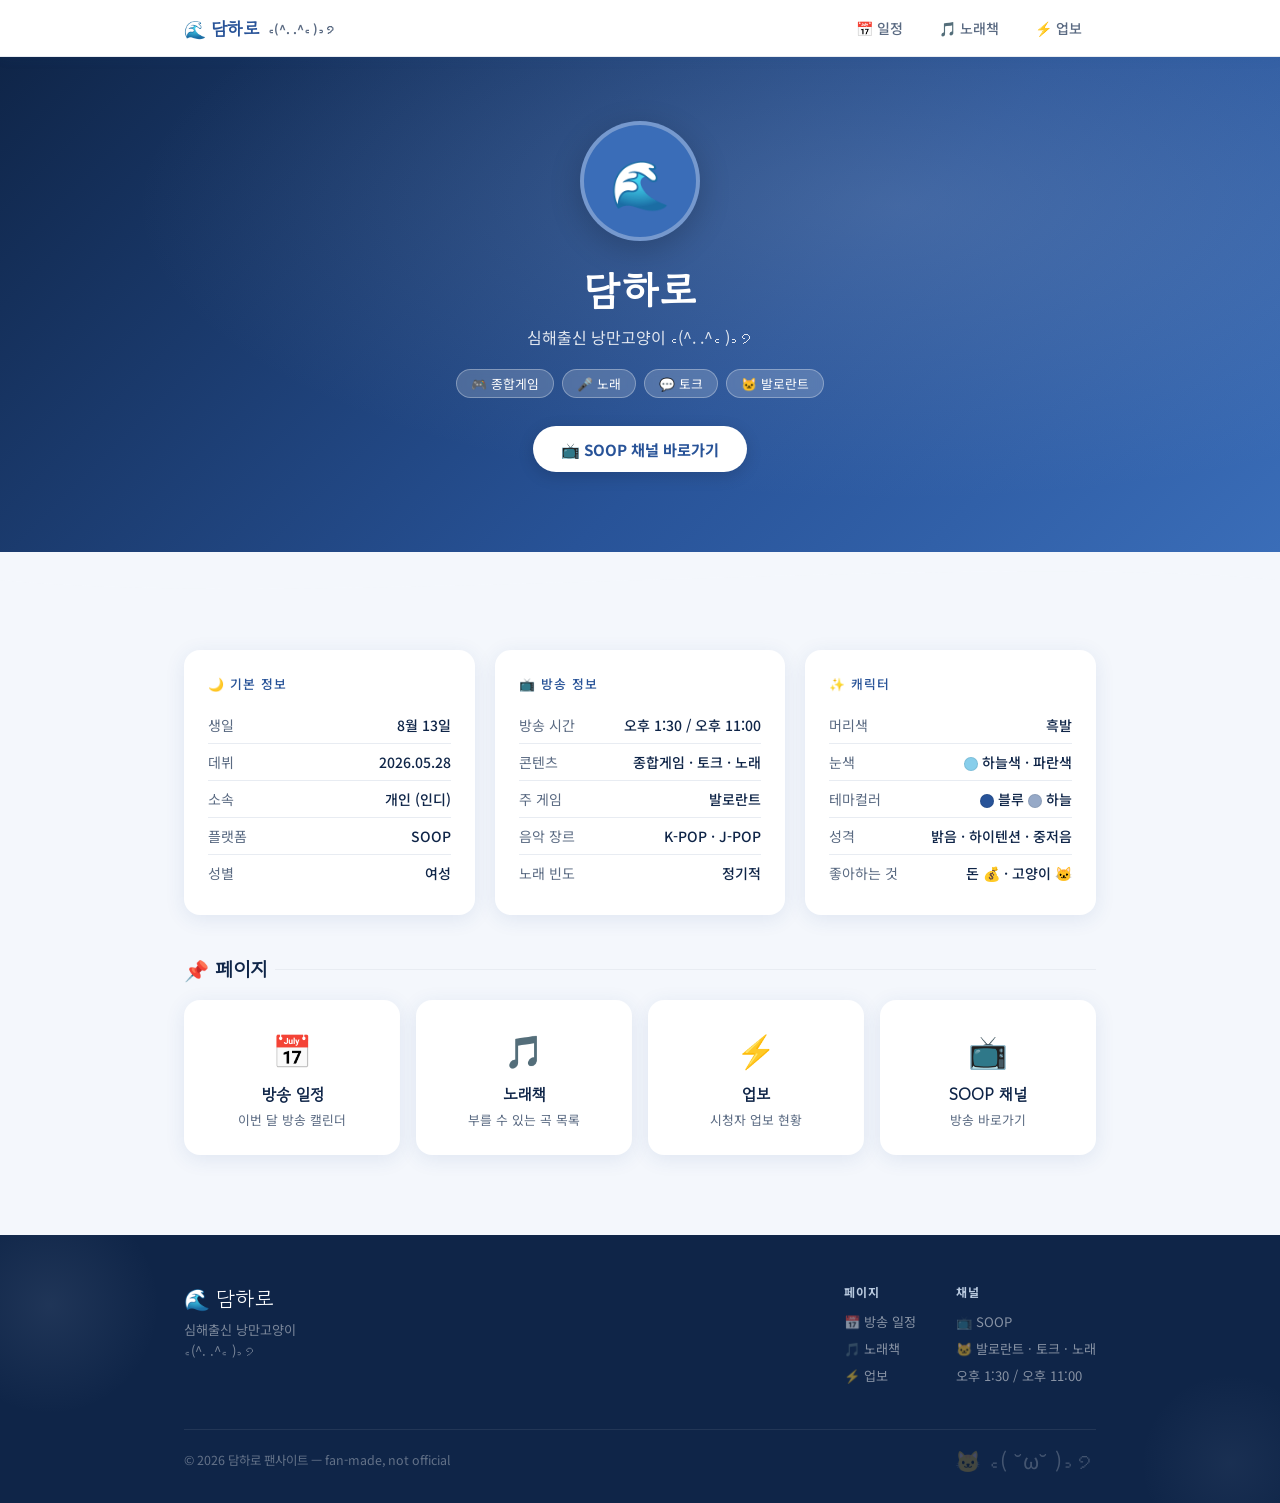
==== index.html @ bdee4ec7 "✨ 크리에이티브 푸터 추가 — 전 페이지 공통 적용" ====
<!DOCTYPE html>
<html lang="ko">
<head>
  <meta charset="UTF-8">
  <meta name="viewport" content="width=device-width, initial-scale=1.0">
  <title>담하로 — 심해출신 낭만고양이</title>
  <meta name="description" content="심해출신 낭만고양이 담하로의 버추얼 스트리머 팬사이트">
  <link rel="stylesheet" href="assets/style.css">
  <style>
    /* ── 히어로 ── */
    .hero {
      background: linear-gradient(135deg, var(--primary-deep) 0%, var(--primary) 60%, var(--primary-light) 100%);
      color: var(--white);
      padding: 64px 24px 80px;
      text-align: center;
      position: relative;
      overflow: hidden;
    }
    .hero::before {
      content: '';
      position: absolute;
      inset: 0;
      background: radial-gradient(ellipse at 70% 30%, rgba(150,169,199,.25) 0%, transparent 60%);
    }
    .hero-inner {
      max-width: 960px;
      margin: 0 auto;
      position: relative;
    }
    .hero-avatar {
      width: 120px;
      height: 120px;
      border-radius: 50%;
      background: var(--primary-light);
      border: 4px solid rgba(255,255,255,.3);
      margin: 0 auto 20px;
      display: flex;
      align-items: center;
      justify-content: center;
      font-size: 3rem;
      box-shadow: 0 8px 32px rgba(0,0,0,.2);
      overflow: hidden;
    }
    .hero-avatar img {
      width: 100%;
      height: 100%;
      object-fit: cover;
    }
    .hero-name {
      font-family: 'Gowun Dodum', sans-serif;
      font-size: 2.5rem;
      margin-bottom: 6px;
      letter-spacing: .02em;
    }
    .hero-bio {
      font-size: 1rem;
      opacity: .85;
      margin-bottom: 20px;
    }
    .hero-badges {
      display: flex;
      gap: 8px;
      justify-content: center;
      flex-wrap: wrap;
      margin-bottom: 28px;
    }
    .hero-badge {
      background: rgba(255,255,255,.18);
      border: 1px solid rgba(255,255,255,.3);
      color: var(--white);
      padding: 4px 14px;
      border-radius: 20px;
      font-size: .8rem;
      backdrop-filter: blur(4px);
    }
    .hero-cta {
      display: inline-flex;
      align-items: center;
      gap: 8px;
      background: var(--white);
      color: var(--primary);
      padding: 12px 28px;
      border-radius: 28px;
      font-weight: 700;
      font-size: .95rem;
      transition: all .2s;
      box-shadow: 0 4px 16px rgba(0,0,0,.15);
    }
    .hero-cta:hover {
      transform: translateY(-2px);
      box-shadow: 0 8px 24px rgba(0,0,0,.2);
    }

    /* ── 파도 구분선 ── */
    .wave {
      display: block;
      width: 100%;
      height: 60px;
      margin-top: -2px;
    }

    /* ── 정보 섹션 ── */
    .info-grid {
      display: grid;
      grid-template-columns: repeat(auto-fit, minmax(280px, 1fr));
      gap: 20px;
      margin-bottom: 40px;
    }
    .info-card {
      background: var(--white);
      border-radius: var(--radius);
      box-shadow: var(--shadow);
      padding: 24px;
      transition: transform .2s, box-shadow .2s;
    }
    .info-card:hover {
      transform: translateY(-2px);
      box-shadow: var(--shadow-hover);
    }
    .info-card-title {
      font-size: .8rem;
      font-weight: 500;
      color: var(--primary);
      text-transform: uppercase;
      letter-spacing: .08em;
      margin-bottom: 14px;
      display: flex;
      align-items: center;
      gap: 6px;
    }
    .info-row {
      display: flex;
      justify-content: space-between;
      align-items: flex-start;
      padding: 8px 0;
      border-bottom: 1px solid var(--gray-200);
      font-size: .875rem;
      gap: 12px;
    }
    .info-row:last-child { border-bottom: none; }
    .info-label { color: var(--text-muted); flex-shrink: 0; }
    .info-value { font-weight: 500; text-align: right; }

    /* ── 메뉴 카드 ── */
    .menu-section { margin-bottom: 40px; }
    .section-title {
      font-family: 'Gowun Dodum', sans-serif;
      font-size: 1.25rem;
      color: var(--primary-deep);
      margin-bottom: 16px;
      display: flex;
      align-items: center;
      gap: 8px;
    }
    .section-title::after {
      content: '';
      flex: 1;
      height: 1px;
      background: var(--gray-200);
    }
    .menu-grid {
      display: grid;
      grid-template-columns: repeat(auto-fit, minmax(200px, 1fr));
      gap: 16px;
    }
    .menu-card {
      background: var(--white);
      border-radius: var(--radius);
      box-shadow: var(--shadow);
      padding: 24px 20px;
      text-align: center;
      transition: all .25s;
      cursor: pointer;
      display: block;
      border: 2px solid transparent;
    }
    .menu-card:hover {
      transform: translateY(-4px);
      box-shadow: var(--shadow-hover);
      border-color: var(--primary-pale);
    }
    .menu-icon {
      font-size: 2rem;
      margin-bottom: 10px;
    }
    .menu-card h3 {
      font-size: 1rem;
      font-weight: 700;
      color: var(--primary-deep);
      margin-bottom: 4px;
    }
    .menu-card p {
      font-size: .8rem;
      color: var(--text-muted);
    }

    /* ── 푸터 ── */
    .site-footer {
      background: var(--primary-deep);
      color: rgba(255,255,255,.55);
      font-size: .8rem;
      position: relative;
      overflow: hidden;
    }
    .site-footer::before {
      content: '';
      position: absolute;
      top: -40px; left: -60px;
      width: 220px; height: 220px;
      border-radius: 50%;
      background: radial-gradient(circle, rgba(150,169,199,.12) 0%, transparent 70%);
      pointer-events: none;
    }
    .site-footer::after {
      content: '';
      position: absolute;
      bottom: -50px; right: -40px;
      width: 180px; height: 180px;
      border-radius: 50%;
      background: radial-gradient(circle, rgba(150,169,199,.08) 0%, transparent 70%);
      pointer-events: none;
    }
    .footer-inner {
      max-width: 960px;
      margin: 0 auto;
      padding: 48px 24px 32px;
      position: relative;
    }
    .footer-top {
      display: flex;
      justify-content: space-between;
      align-items: flex-start;
      gap: 32px;
      margin-bottom: 36px;
      flex-wrap: wrap;
    }
    .footer-brand .footer-name {
      font-family: 'Gowun Dodum', sans-serif;
      font-size: 1.3rem;
      color: var(--white);
      margin-bottom: 6px;
    }
    .footer-brand .footer-desc {
      font-size: .82rem;
      color: rgba(255,255,255,.45);
      line-height: 1.6;
      max-width: 220px;
    }
    .footer-links-group { display: flex; gap: 40px; flex-wrap: wrap; }
    .footer-col h4 {
      font-size: .75rem;
      font-weight: 700;
      letter-spacing: .1em;
      color: var(--accent-light);
      text-transform: uppercase;
      margin-bottom: 12px;
    }
    .footer-col a, .footer-col span {
      display: block;
      color: rgba(255,255,255,.5);
      font-size: .82rem;
      margin-bottom: 8px;
      transition: color .2s;
    }
    .footer-col a:hover { color: var(--white); }
    .footer-divider {
      border: none;
      border-top: 1px solid rgba(255,255,255,.08);
      margin-bottom: 20px;
    }
    .footer-bottom {
      display: flex;
      justify-content: space-between;
      align-items: center;
      flex-wrap: wrap;
      gap: 8px;
    }
    .footer-copy { font-size: .78rem; color: rgba(255,255,255,.35); }
    .footer-cat {
      font-size: 1.3rem;
      line-height: 1;
      opacity: .4;
      letter-spacing: .05em;
    }

    /* ── 컬러 칩 ── */
    .color-chip {
      display: inline-block;
      width: 14px;
      height: 14px;
      border-radius: 50%;
      vertical-align: middle;
      margin-right: 4px;
      border: 1.5px solid rgba(0,0,0,.08);
    }
  </style>
</head>
<body>

<!-- 네비게이션 -->
<nav class="nav">
  <div class="nav-inner">
    <div class="nav-logo">🌊 담하로 <span>꜀(^. .^꜀ )꜆੭</span></div>
    <a href="schedule/" class="nav-link">📅 <span>일정</span></a>
    <a href="songbook/" class="nav-link">🎵 <span>노래책</span></a>
    <a href="upbo/" class="nav-link">⚡ <span>업보</span></a>
  </div>
</nav>

<!-- 히어로 -->
<section class="hero">
  <div class="hero-inner fade-up">
    <div class="hero-avatar" id="heroAvatar">
      🌊
    </div>
    <h1 class="hero-name">담하로</h1>
    <p class="hero-bio">심해출신 낭만고양이 ꜀(^. .^꜀ )꜆੭</p>
    <div class="hero-badges">
      <span class="hero-badge">🎮 종합게임</span>
      <span class="hero-badge">🎤 노래</span>
      <span class="hero-badge">💬 토크</span>
      <span class="hero-badge">🐱 발로란트</span>
    </div>
    <a href="https://www.sooplive.com/station/2dohae" target="_blank" class="hero-cta">
      📺 SOOP 채널 바로가기
    </a>
  </div>
</section>

<!-- 파도 -->
<svg class="wave" viewBox="0 0 1440 60" xmlns="http://www.w3.org/2000/svg" preserveAspectRatio="none">
  <path d="M0,30 C360,60 1080,0 1440,30 L1440,60 L0,60 Z" fill="#f4f7fc"/>
</svg>

<!-- 메인 콘텐츠 -->
<main class="container">

  <!-- 정보 카드 -->
  <div class="info-grid fade-up">
    <!-- 기본 정보 -->
    <div class="info-card">
      <div class="info-card-title">🌙 기본 정보</div>
      <div class="info-row">
        <span class="info-label">생일</span>
        <span class="info-value">8월 13일</span>
      </div>
      <div class="info-row">
        <span class="info-label">데뷔</span>
        <span class="info-value">2026.05.28</span>
      </div>
      <div class="info-row">
        <span class="info-label">소속</span>
        <span class="info-value">개인 (인디)</span>
      </div>
      <div class="info-row">
        <span class="info-label">플랫폼</span>
        <span class="info-value">SOOP</span>
      </div>
      <div class="info-row">
        <span class="info-label">성별</span>
        <span class="info-value">여성</span>
      </div>
    </div>

    <!-- 방송 정보 -->
    <div class="info-card">
      <div class="info-card-title">📺 방송 정보</div>
      <div class="info-row">
        <span class="info-label">방송 시간</span>
        <span class="info-value">오후 1:30 / 오후 11:00</span>
      </div>
      <div class="info-row">
        <span class="info-label">콘텐츠</span>
        <span class="info-value">종합게임 · 토크 · 노래</span>
      </div>
      <div class="info-row">
        <span class="info-label">주 게임</span>
        <span class="info-value">발로란트</span>
      </div>
      <div class="info-row">
        <span class="info-label">음악 장르</span>
        <span class="info-value">K-POP · J-POP</span>
      </div>
      <div class="info-row">
        <span class="info-label">노래 빈도</span>
        <span class="info-value">정기적</span>
      </div>
    </div>

    <!-- 비주얼 / 성격 -->
    <div class="info-card">
      <div class="info-card-title">✨ 캐릭터</div>
      <div class="info-row">
        <span class="info-label">머리색</span>
        <span class="info-value">흑발</span>
      </div>
      <div class="info-row">
        <span class="info-label">눈색</span>
        <span class="info-value">
          <span class="color-chip" style="background:#87ceeb"></span>하늘색 · 파란색
        </span>
      </div>
      <div class="info-row">
        <span class="info-label">테마컬러</span>
        <span class="info-value">
          <span class="color-chip" style="background:#285398"></span>블루
          <span class="color-chip" style="background:#96a9c7"></span>하늘
        </span>
      </div>
      <div class="info-row">
        <span class="info-label">성격</span>
        <span class="info-value">밝음 · 하이텐션 · 중저음</span>
      </div>
      <div class="info-row">
        <span class="info-label">좋아하는 것</span>
        <span class="info-value">돈 💰 · 고양이 🐱</span>
      </div>
    </div>
  </div>

  <!-- 페이지 메뉴 -->
  <section class="menu-section fade-up">
    <h2 class="section-title">📌 페이지</h2>
    <div class="menu-grid">
      <a href="schedule/" class="menu-card">
        <div class="menu-icon">📅</div>
        <h3>방송 일정</h3>
        <p>이번 달 방송 캘린더</p>
      </a>
      <a href="songbook/" class="menu-card">
        <div class="menu-icon">🎵</div>
        <h3>노래책</h3>
        <p>부를 수 있는 곡 목록</p>
      </a>
      <a href="upbo/" class="menu-card">
        <div class="menu-icon">⚡</div>
        <h3>업보</h3>
        <p>시청자 업보 현황</p>
      </a>
      <a href="https://www.sooplive.com/station/2dohae" target="_blank" class="menu-card">
        <div class="menu-icon">📺</div>
        <h3>SOOP 채널</h3>
        <p>방송 바로가기</p>
      </a>
    </div>
  </section>

</main>

<footer class="site-footer">
  <div class="footer-inner">
    <div class="footer-top">
      <div class="footer-brand">
        <div class="footer-name">🌊 담하로</div>
        <div class="footer-desc">심해출신 낭만고양이<br>꜀(^. .^꜀ )꜆੭</div>
      </div>
      <div class="footer-links-group">
        <div class="footer-col">
          <h4>페이지</h4>
          <a href="../schedule/">📅 방송 일정</a>
          <a href="../songbook/">🎵 노래책</a>
          <a href="../upbo/">⚡ 업보</a>
        </div>
        <div class="footer-col">
          <h4>채널</h4>
          <a href="https://www.sooplive.com/station/2dohae" target="_blank">📺 SOOP</a>
          <span>🐱 발로란트 · 토크 · 노래</span>
          <span>오후 1:30 / 오후 11:00</span>
        </div>
      </div>
    </div>
    <hr class="footer-divider">
    <div class="footer-bottom">
      <span class="footer-copy">© 2026 담하로 팬사이트 — fan-made, not official</span>
      <span class="footer-cat">🐱 ꜀( ˘ω˘ )꜆੭</span>
    </div>
  </div>
</footer>

<script>
  // 페이드업 관찰자
  const observer = new IntersectionObserver(entries => {
    entries.forEach(e => { if (e.isIntersecting) e.target.classList.add('visible'); });
  }, { threshold: 0.1 });
  document.querySelectorAll('.fade-up').forEach(el => observer.observe(el));
</script>
</body>
</html>
---- assets/style.css ----
/* ─────────────────────────────────────────
   담하로 디자인 시스템
   Primary : #285398 (딥 네이비블루)
   Accent  : #96a9c7 (페일 스카이블루)
───────────────────────────────────────── */
@import url('https://fonts.googleapis.com/css2?family=Gowun+Dodum&family=Noto+Sans+KR:wght@300;400;500;700&display=swap');

:root {
  --primary:       #285398;
  --primary-light: #3a6db8;
  --primary-pale:  #dde8f7;
  --primary-dark:  #1a3a72;
  --primary-deep:  #0f2548;

  --accent:        #96a9c7;
  --accent-light:  #b8c9de;
  --accent-soft:   #eaf0f8;

  --bg:            #f4f7fc;
  --white:         #FFFFFF;
  --gray-100:      #F7F8FA;
  --gray-200:      #E8ECF2;
  --gray-400:      #B0BAC8;
  --gray-600:      #7A8499;
  --text:          #0f2548;
  --text-muted:    #5a6a82;

  --red:           #EF4444;
  --red-pale:      #FEF2F2;

  --radius:        16px;
  --radius-sm:     10px;
  --shadow:        0 4px 20px rgba(40,83,152,.10);
  --shadow-hover:  0 8px 32px rgba(40,83,152,.18);
  --glow:          0 0 0 3px rgba(150,169,199,.35);
}

*, *::before, *::after { box-sizing: border-box; margin: 0; padding: 0; }

body {
  font-family: 'Noto Sans KR', sans-serif;
  background: var(--bg);
  color: var(--text);
  min-height: 100vh;
}

h1, h2, h3, .logo {
  font-family: 'Gowun Dodum', sans-serif;
}

a { color: inherit; text-decoration: none; }

/* ── 네비게이션 ── */
.nav {
  background: var(--white);
  border-bottom: 1px solid var(--gray-200);
  position: sticky;
  top: 0;
  z-index: 100;
  box-shadow: 0 2px 12px rgba(40,83,152,.07);
}
.nav-inner {
  max-width: 960px;
  margin: 0 auto;
  padding: 0 24px;
  display: flex;
  align-items: center;
  gap: 8px;
  height: 56px;
}
.nav-logo {
  font-family: 'Gowun Dodum', sans-serif;
  font-size: 1.1rem;
  font-weight: 700;
  color: var(--primary);
  margin-right: auto;
  display: flex;
  align-items: center;
  gap: 8px;
}
.nav-logo span { font-size: .75rem; color: var(--text-muted); font-family: 'Noto Sans KR', sans-serif; }
.nav-link {
  padding: 6px 14px;
  border-radius: 20px;
  font-size: .875rem;
  font-weight: 500;
  color: var(--text-muted);
  transition: all .2s;
}
.nav-link:hover, .nav-link.active {
  background: var(--primary-pale);
  color: var(--primary);
}

/* ── 공통 컨테이너 ── */
.container {
  max-width: 960px;
  margin: 0 auto;
  padding: 40px 24px;
}

/* ── 페이지 헤더 ── */
.page-header {
  margin-bottom: 32px;
}
.page-header h1 {
  font-size: 1.75rem;
  color: var(--primary-deep);
  margin-bottom: 6px;
}
.page-header p {
  color: var(--text-muted);
  font-size: .9rem;
}

/* ── 카드 ── */
.card {
  background: var(--white);
  border-radius: var(--radius);
  box-shadow: var(--shadow);
  padding: 24px;
  transition: transform .2s, box-shadow .2s;
}
.card:hover {
  transform: translateY(-2px);
  box-shadow: var(--shadow-hover);
}

/* ── 뱃지 ── */
.badge {
  display: inline-block;
  padding: 3px 10px;
  border-radius: 20px;
  font-size: .75rem;
  font-weight: 500;
}
.badge-primary { background: var(--primary-pale); color: var(--primary); }
.badge-accent  { background: var(--accent-soft);  color: var(--primary-dark); }
.badge-red     { background: var(--red-pale);      color: var(--red); }

/* ── 버튼 ── */
.btn {
  display: inline-flex;
  align-items: center;
  gap: 6px;
  padding: 8px 20px;
  border-radius: 24px;
  font-size: .875rem;
  font-weight: 500;
  border: none;
  cursor: pointer;
  transition: all .2s;
  font-family: 'Noto Sans KR', sans-serif;
}
.btn-primary {
  background: var(--primary);
  color: var(--white);
}
.btn-primary:hover { background: var(--primary-dark); transform: translateY(-1px); }
.btn-ghost {
  background: transparent;
  color: var(--primary);
  border: 1.5px solid var(--primary-pale);
}
.btn-ghost:hover { background: var(--primary-pale); }

/* ── 스크롤 페이드업 애니메이션 ── */
.fade-up {
  opacity: 0;
  transform: translateY(20px);
  transition: opacity .5s ease, transform .5s ease;
}
.fade-up.visible {
  opacity: 1;
  transform: translateY(0);
}

/* ── 반응형 ── */
@media (max-width: 768px) {
  .nav-inner { padding: 0 16px; }
  .container { padding: 24px 16px; }
  .nav-link span { display: none; }
}

/* ── 크리에이티브 푸터 ── */
.site-footer {
  background: var(--primary-deep);
  color: rgba(255,255,255,.55);
  font-size: .8rem;
  position: relative;
  overflow: hidden;
}
.site-footer::before {
  content: '';
  position: absolute;
  top: -40px; left: -60px;
  width: 220px; height: 220px;
  border-radius: 50%;
  background: radial-gradient(circle, rgba(150,169,199,.12) 0%, transparent 70%);
  pointer-events: none;
}
.site-footer::after {
  content: '';
  position: absolute;
  bottom: -50px; right: -40px;
  width: 180px; height: 180px;
  border-radius: 50%;
  background: radial-gradient(circle, rgba(150,169,199,.08) 0%, transparent 70%);
  pointer-events: none;
}
.footer-inner {
  max-width: 960px;
  margin: 0 auto;
  padding: 48px 24px 32px;
  position: relative;
}
.footer-top {
  display: flex;
  justify-content: space-between;
  align-items: flex-start;
  gap: 32px;
  margin-bottom: 36px;
  flex-wrap: wrap;
}
.footer-brand .footer-name {
  font-family: 'Gowun Dodum', sans-serif;
  font-size: 1.3rem;
  color: #fff;
  margin-bottom: 6px;
}
.footer-brand .footer-desc {
  font-size: .82rem;
  color: rgba(255,255,255,.45);
  line-height: 1.6;
  max-width: 220px;
}
.footer-links-group { display: flex; gap: 40px; flex-wrap: wrap; }
.footer-col h4 {
  font-size: .75rem;
  font-weight: 700;
  letter-spacing: .1em;
  color: var(--accent-light);
  text-transform: uppercase;
  margin-bottom: 12px;
}
.footer-col a, .footer-col span {
  display: block;
  color: rgba(255,255,255,.5);
  font-size: .82rem;
  margin-bottom: 8px;
  transition: color .2s;
  text-decoration: none;
}
.footer-col a:hover { color: #fff; }
.footer-divider {
  border: none;
  border-top: 1px solid rgba(255,255,255,.08);
  margin-bottom: 20px;
}
.footer-bottom {
  display: flex;
  justify-content: space-between;
  align-items: center;
  flex-wrap: wrap;
  gap: 8px;
}
.footer-copy { font-size: .78rem; color: rgba(255,255,255,.35); }
.footer-cat { font-size: 1.3rem; line-height: 1; opacity: .4; letter-spacing: .05em; }
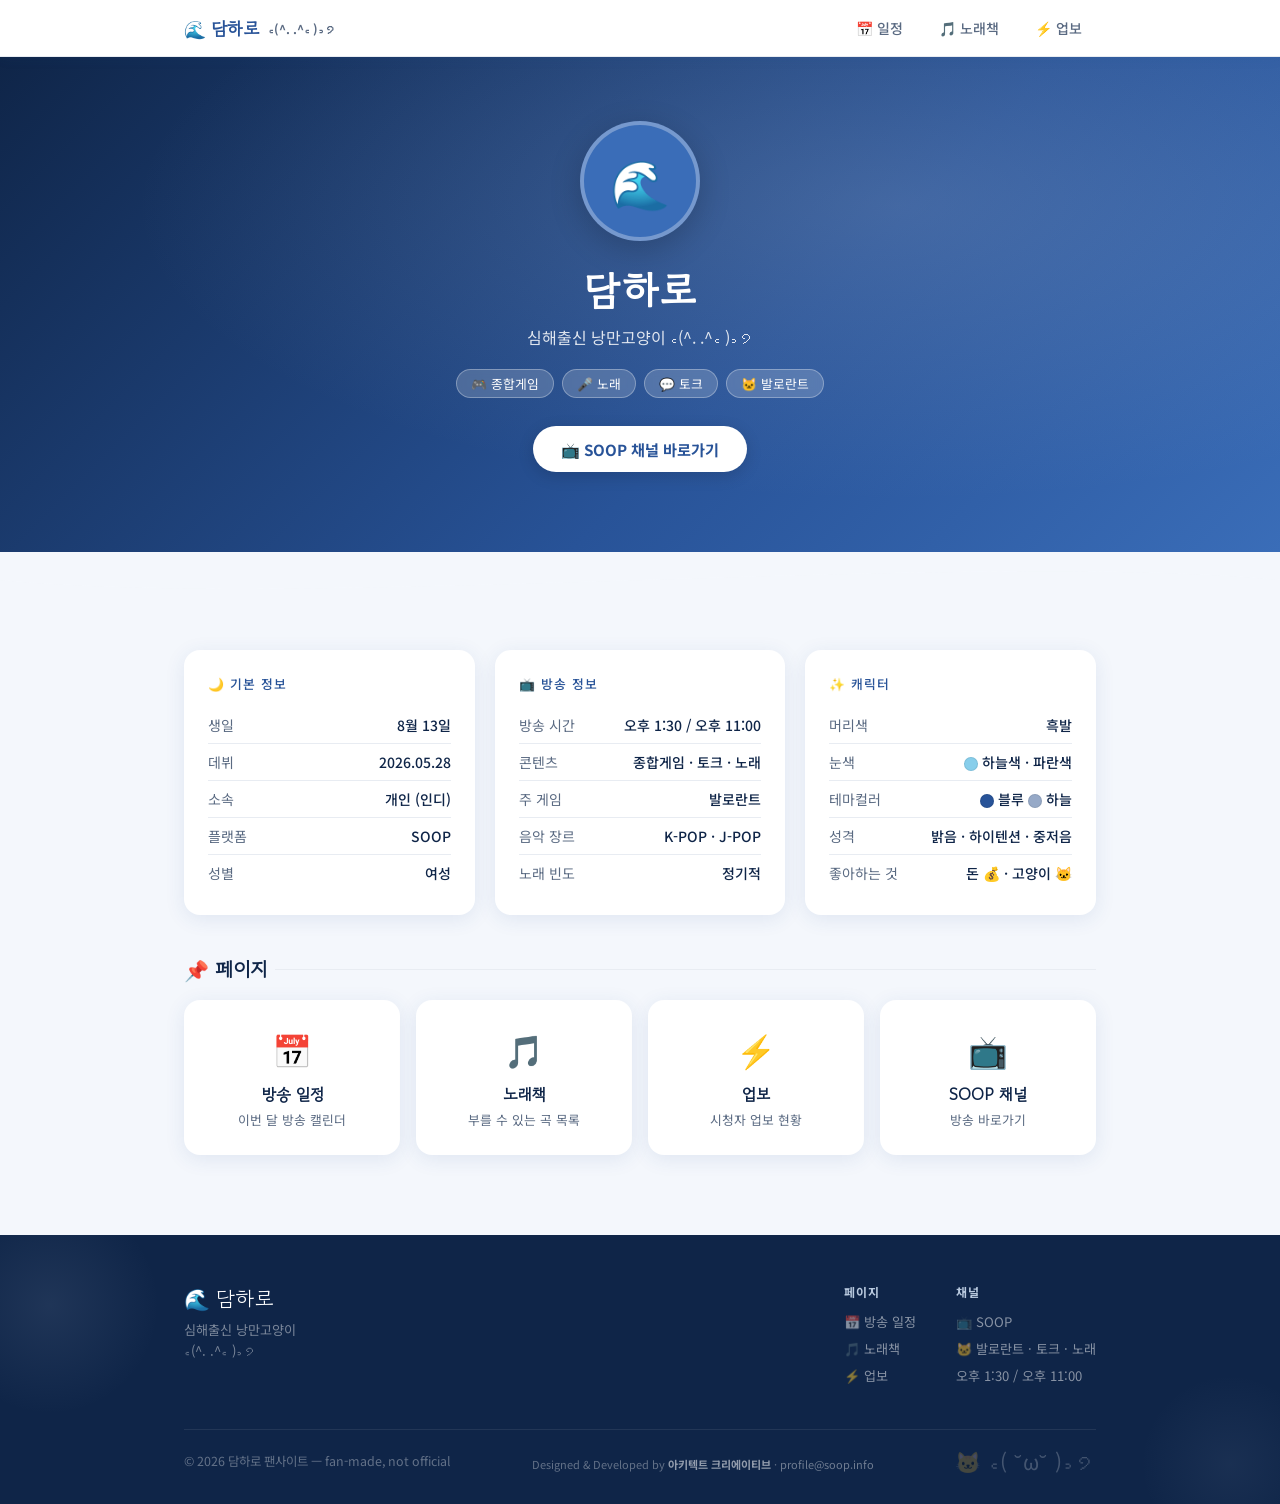
==== commit 44f01384: "🔗 푸터 하단 제작자 크리에이티브 + 연락처 추가" ====
--- a/index.html
+++ b/index.html
@@ -472,6 +472,7 @@
     <hr class="footer-divider">
     <div class="footer-bottom">
       <span class="footer-copy">© 2026 담하로 팬사이트 — fan-made, not official</span>
+  <p style="margin-top:6px;font-size:11px;color:rgba(255,255,255,.35);">Designed &amp; Developed by <strong style="color:rgba(255,255,255,.55);">아키텍트 크리에이티브</strong> · <a href="mailto:profile@soop.info" style="color:rgba(255,255,255,.4);text-decoration:none;">profile@soop.info</a></p>
       <span class="footer-cat">🐱 ꜀( ˘ω˘ )꜆੭</span>
     </div>
   </div>
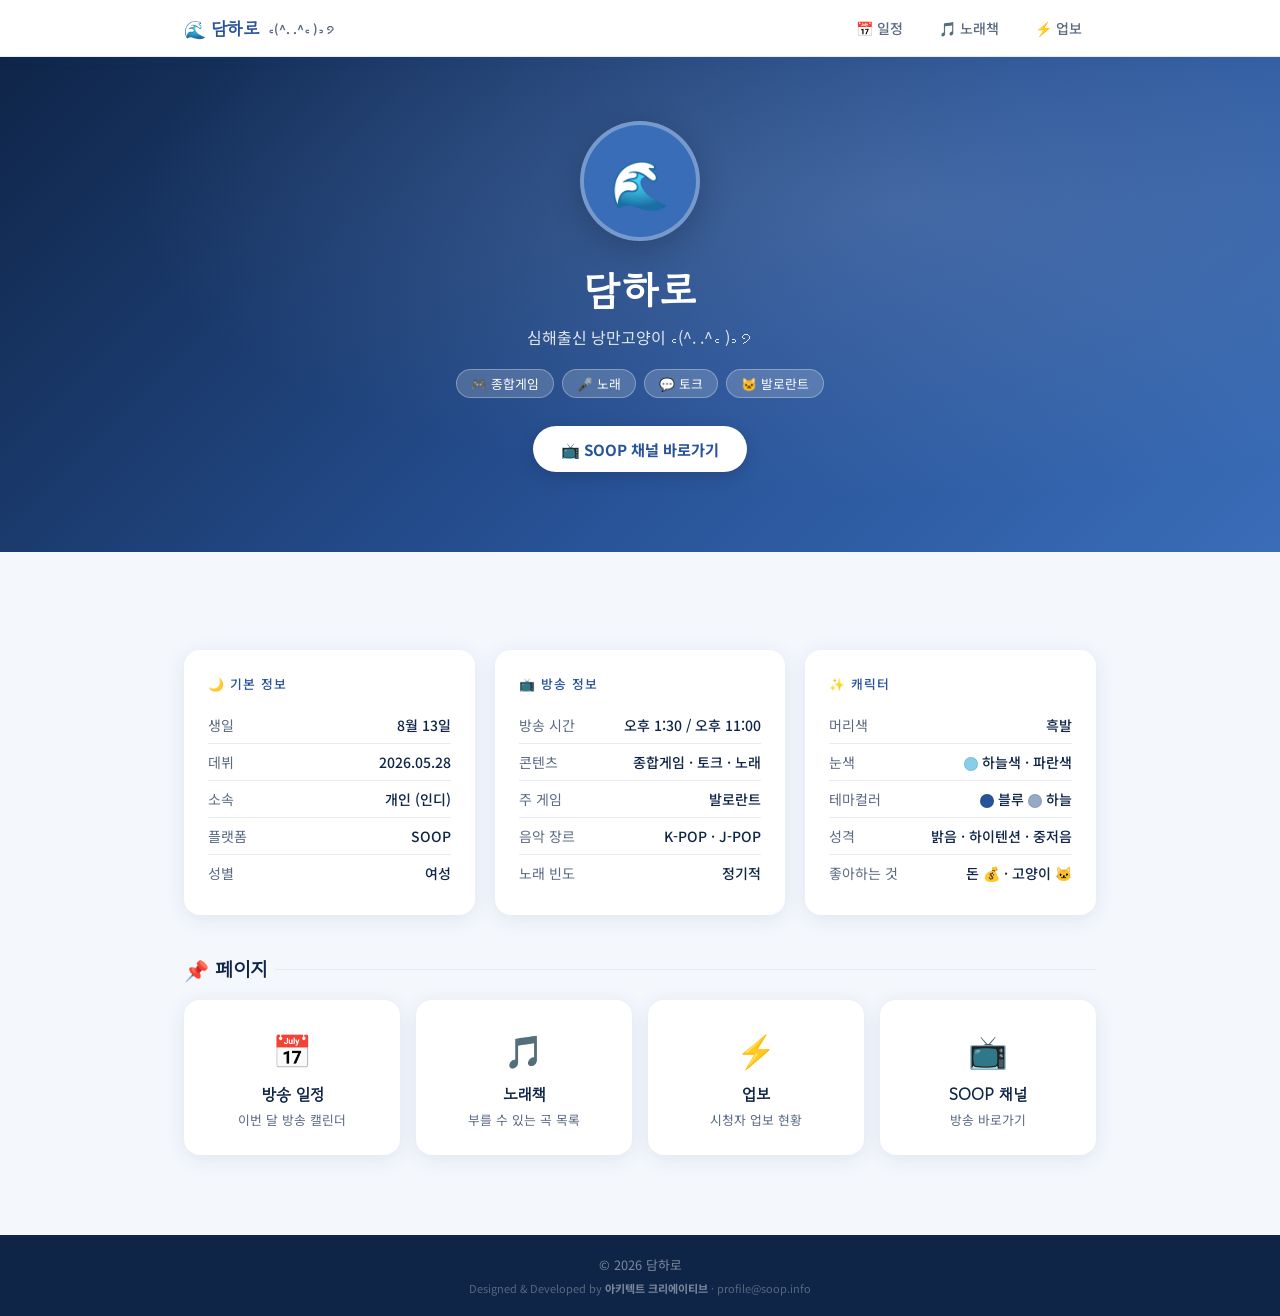
==== commit f0ed36e6: "🔧 푸터 심플하게 롤백 — © 2026 담하로 + 크리에이티브" ====
--- a/index.html
+++ b/index.html
@@ -194,94 +194,7 @@
       color: var(--text-muted);
     }
 
-    /* ── 푸터 ── */
-    .site-footer {
-      background: var(--primary-deep);
-      color: rgba(255,255,255,.55);
-      font-size: .8rem;
-      position: relative;
-      overflow: hidden;
-    }
-    .site-footer::before {
-      content: '';
-      position: absolute;
-      top: -40px; left: -60px;
-      width: 220px; height: 220px;
-      border-radius: 50%;
-      background: radial-gradient(circle, rgba(150,169,199,.12) 0%, transparent 70%);
-      pointer-events: none;
-    }
-    .site-footer::after {
-      content: '';
-      position: absolute;
-      bottom: -50px; right: -40px;
-      width: 180px; height: 180px;
-      border-radius: 50%;
-      background: radial-gradient(circle, rgba(150,169,199,.08) 0%, transparent 70%);
-      pointer-events: none;
-    }
-    .footer-inner {
-      max-width: 960px;
-      margin: 0 auto;
-      padding: 48px 24px 32px;
-      position: relative;
-    }
-    .footer-top {
-      display: flex;
-      justify-content: space-between;
-      align-items: flex-start;
-      gap: 32px;
-      margin-bottom: 36px;
-      flex-wrap: wrap;
-    }
-    .footer-brand .footer-name {
-      font-family: 'Gowun Dodum', sans-serif;
-      font-size: 1.3rem;
-      color: var(--white);
-      margin-bottom: 6px;
-    }
-    .footer-brand .footer-desc {
-      font-size: .82rem;
-      color: rgba(255,255,255,.45);
-      line-height: 1.6;
-      max-width: 220px;
-    }
-    .footer-links-group { display: flex; gap: 40px; flex-wrap: wrap; }
-    .footer-col h4 {
-      font-size: .75rem;
-      font-weight: 700;
-      letter-spacing: .1em;
-      color: var(--accent-light);
-      text-transform: uppercase;
-      margin-bottom: 12px;
-    }
-    .footer-col a, .footer-col span {
-      display: block;
-      color: rgba(255,255,255,.5);
-      font-size: .82rem;
-      margin-bottom: 8px;
-      transition: color .2s;
-    }
-    .footer-col a:hover { color: var(--white); }
-    .footer-divider {
-      border: none;
-      border-top: 1px solid rgba(255,255,255,.08);
-      margin-bottom: 20px;
-    }
-    .footer-bottom {
-      display: flex;
-      justify-content: space-between;
-      align-items: center;
-      flex-wrap: wrap;
-      gap: 8px;
-    }
-    .footer-copy { font-size: .78rem; color: rgba(255,255,255,.35); }
-    .footer-cat {
-      font-size: 1.3rem;
-      line-height: 1;
-      opacity: .4;
-      letter-spacing: .05em;
-    }
+    
 
     /* ── 컬러 칩 ── */
     .color-chip {
@@ -447,35 +360,9 @@
 
 </main>
 
-<footer class="site-footer">
-  <div class="footer-inner">
-    <div class="footer-top">
-      <div class="footer-brand">
-        <div class="footer-name">🌊 담하로</div>
-        <div class="footer-desc">심해출신 낭만고양이<br>꜀(^. .^꜀ )꜆੭</div>
-      </div>
-      <div class="footer-links-group">
-        <div class="footer-col">
-          <h4>페이지</h4>
-          <a href="../schedule/">📅 방송 일정</a>
-          <a href="../songbook/">🎵 노래책</a>
-          <a href="../upbo/">⚡ 업보</a>
-        </div>
-        <div class="footer-col">
-          <h4>채널</h4>
-          <a href="https://www.sooplive.com/station/2dohae" target="_blank">📺 SOOP</a>
-          <span>🐱 발로란트 · 토크 · 노래</span>
-          <span>오후 1:30 / 오후 11:00</span>
-        </div>
-      </div>
-    </div>
-    <hr class="footer-divider">
-    <div class="footer-bottom">
-      <span class="footer-copy">© 2026 담하로 팬사이트 — fan-made, not official</span>
-  <p style="margin-top:6px;font-size:11px;color:rgba(255,255,255,.35);">Designed &amp; Developed by <strong style="color:rgba(255,255,255,.55);">아키텍트 크리에이티브</strong> · <a href="mailto:profile@soop.info" style="color:rgba(255,255,255,.4);text-decoration:none;">profile@soop.info</a></p>
-      <span class="footer-cat">🐱 ꜀( ˘ω˘ )꜆੭</span>
-    </div>
-  </div>
+<footer style="background:var(--primary-deep);color:rgba(255,255,255,.45);text-align:center;padding:20px 24px;font-size:.8rem;">
+  <p>© 2026 담하로</p>
+  <p style="margin-top:6px;font-size:11px;color:rgba(255,255,255,.3);">Designed &amp; Developed by <strong style="color:rgba(255,255,255,.45);">아키텍트 크리에이티브</strong> · <a href="mailto:profile@soop.info" style="color:rgba(255,255,255,.3);text-decoration:none;">profile@soop.info</a></p>
 </footer>
 
 <script>
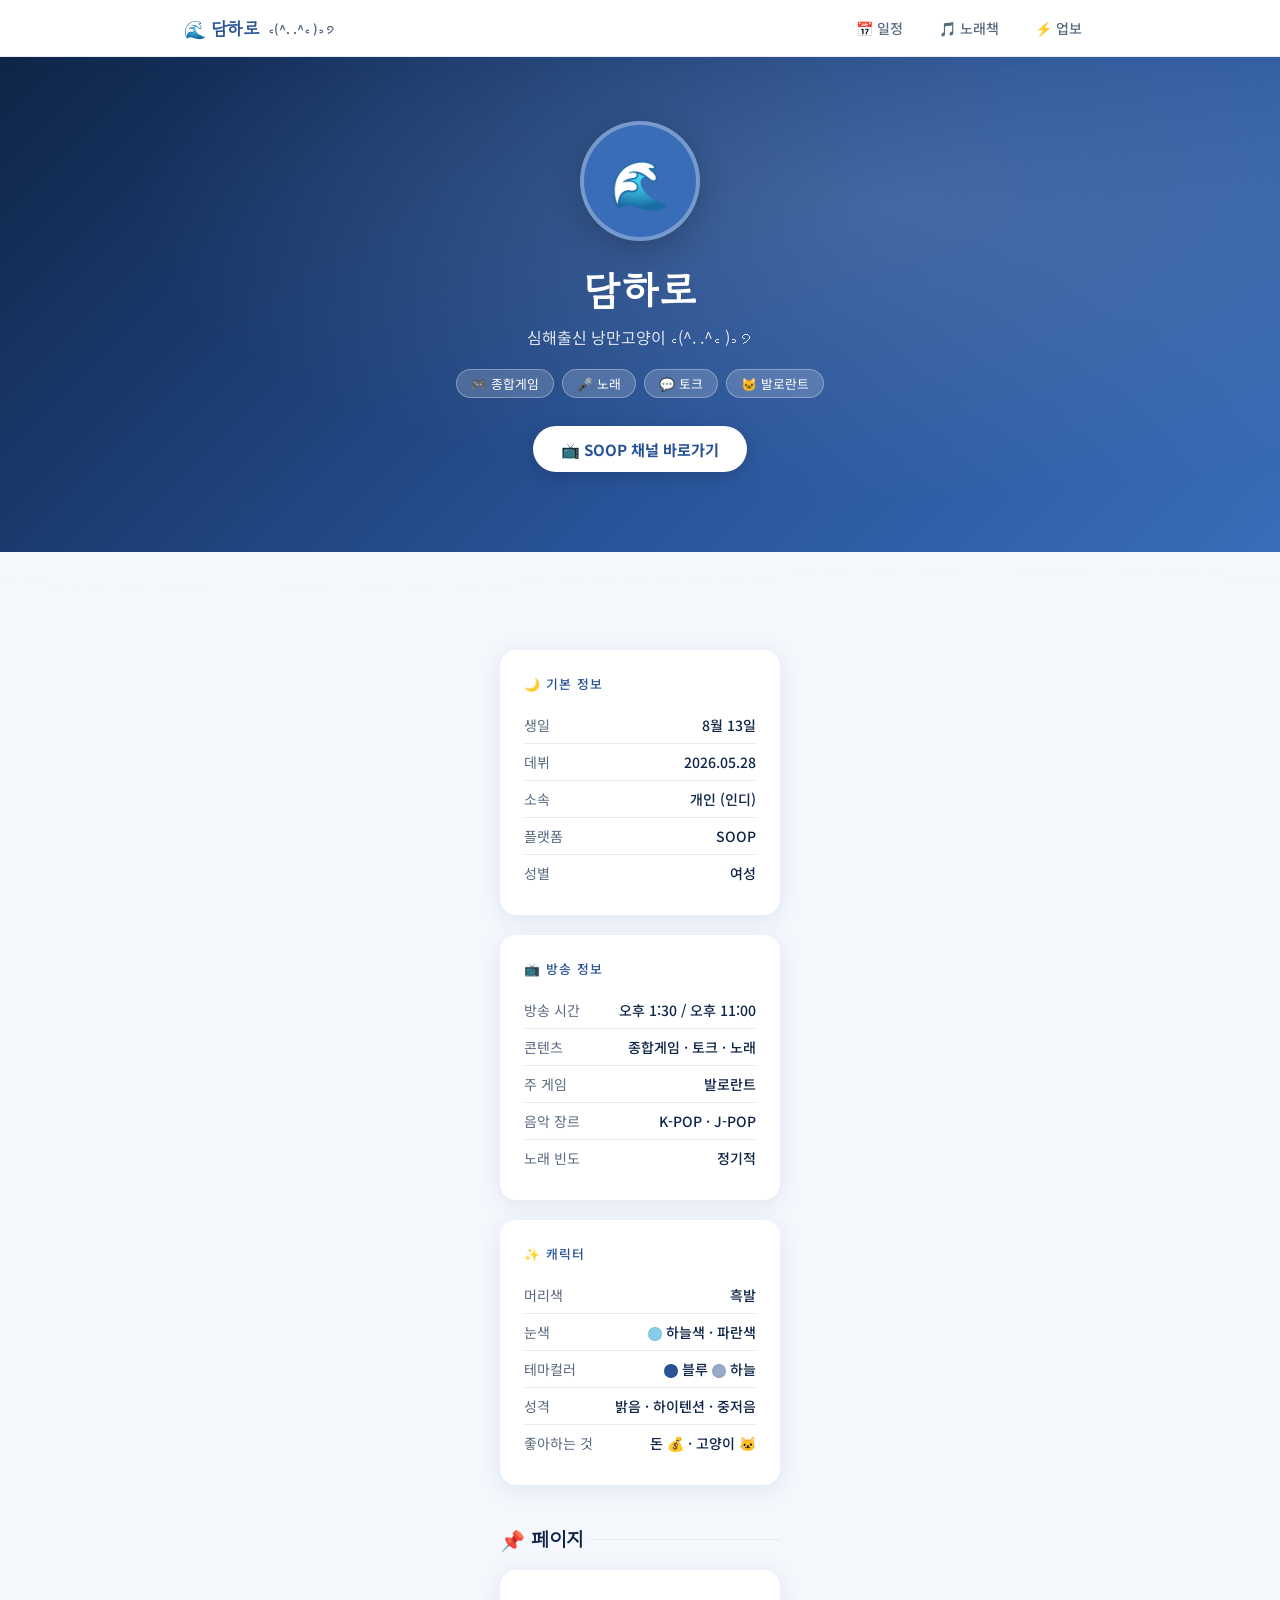
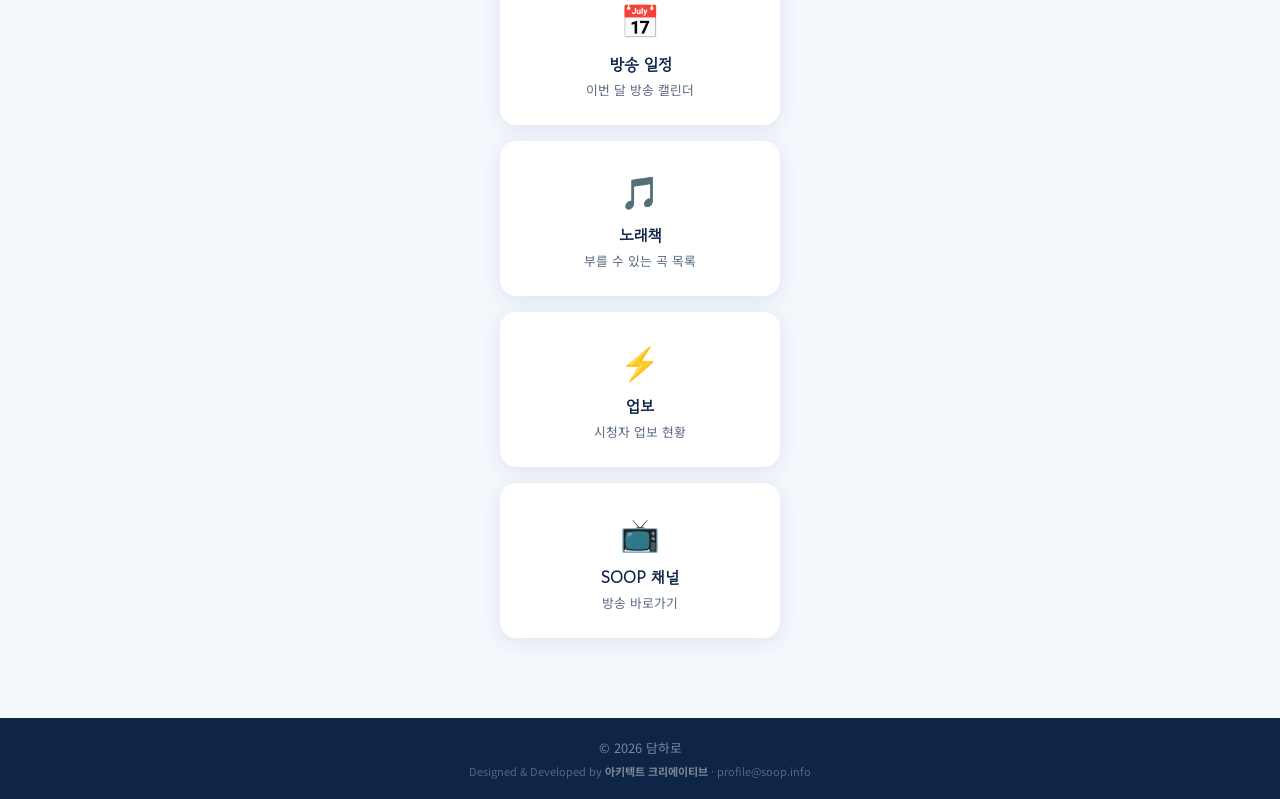
==== commit 38b7db9e: "🔧 푸터 화면 하단 고정 — body flex + main flex:1" ====
--- a/index.html
+++ b/index.html
@@ -246,7 +246,7 @@
 </svg>
 
 <!-- 메인 콘텐츠 -->
-<main class="container">
+<main class="container" style="flex:1">
 
   <!-- 정보 카드 -->
   <div class="info-grid fade-up">
--- a/assets/style.css
+++ b/assets/style.css
@@ -42,7 +42,11 @@
   background: var(--bg);
   color: var(--text);
   min-height: 100vh;
-}
+  display: flex;
+  flex-direction: column;
+}
+
+.container { flex: 1; }
 
 h1, h2, h3, .logo {
   font-family: 'Gowun Dodum', sans-serif;
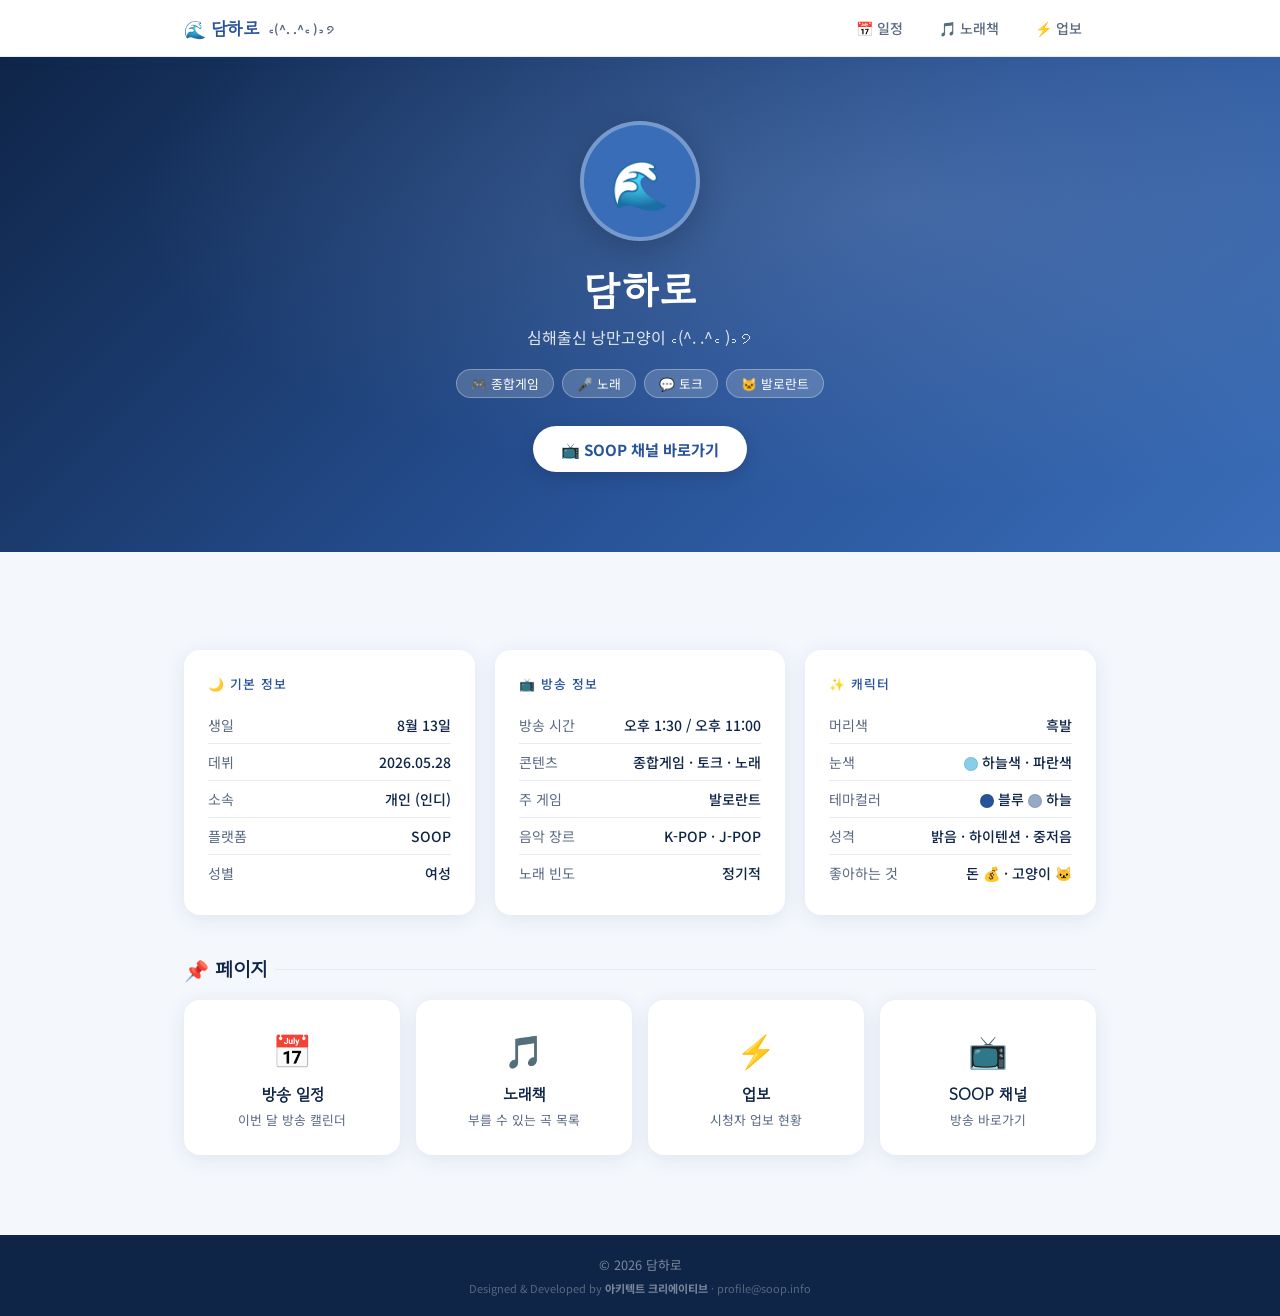
==== commit 2051c609: "🔧 푸터 하단 고정 수정 — index 레이아웃 원복, 나머지만 flex" ====
--- a/index.html
+++ b/index.html
@@ -246,7 +246,7 @@
 </svg>
 
 <!-- 메인 콘텐츠 -->
-<main class="container" style="flex:1">
+<main class="container">
 
   <!-- 정보 카드 -->
   <div class="info-grid fade-up">
--- a/assets/style.css
+++ b/assets/style.css
@@ -42,11 +42,9 @@
   background: var(--bg);
   color: var(--text);
   min-height: 100vh;
-  display: flex;
-  flex-direction: column;
-}
-
-.container { flex: 1; }
+}
+
+
 
 h1, h2, h3, .logo {
   font-family: 'Gowun Dodum', sans-serif;
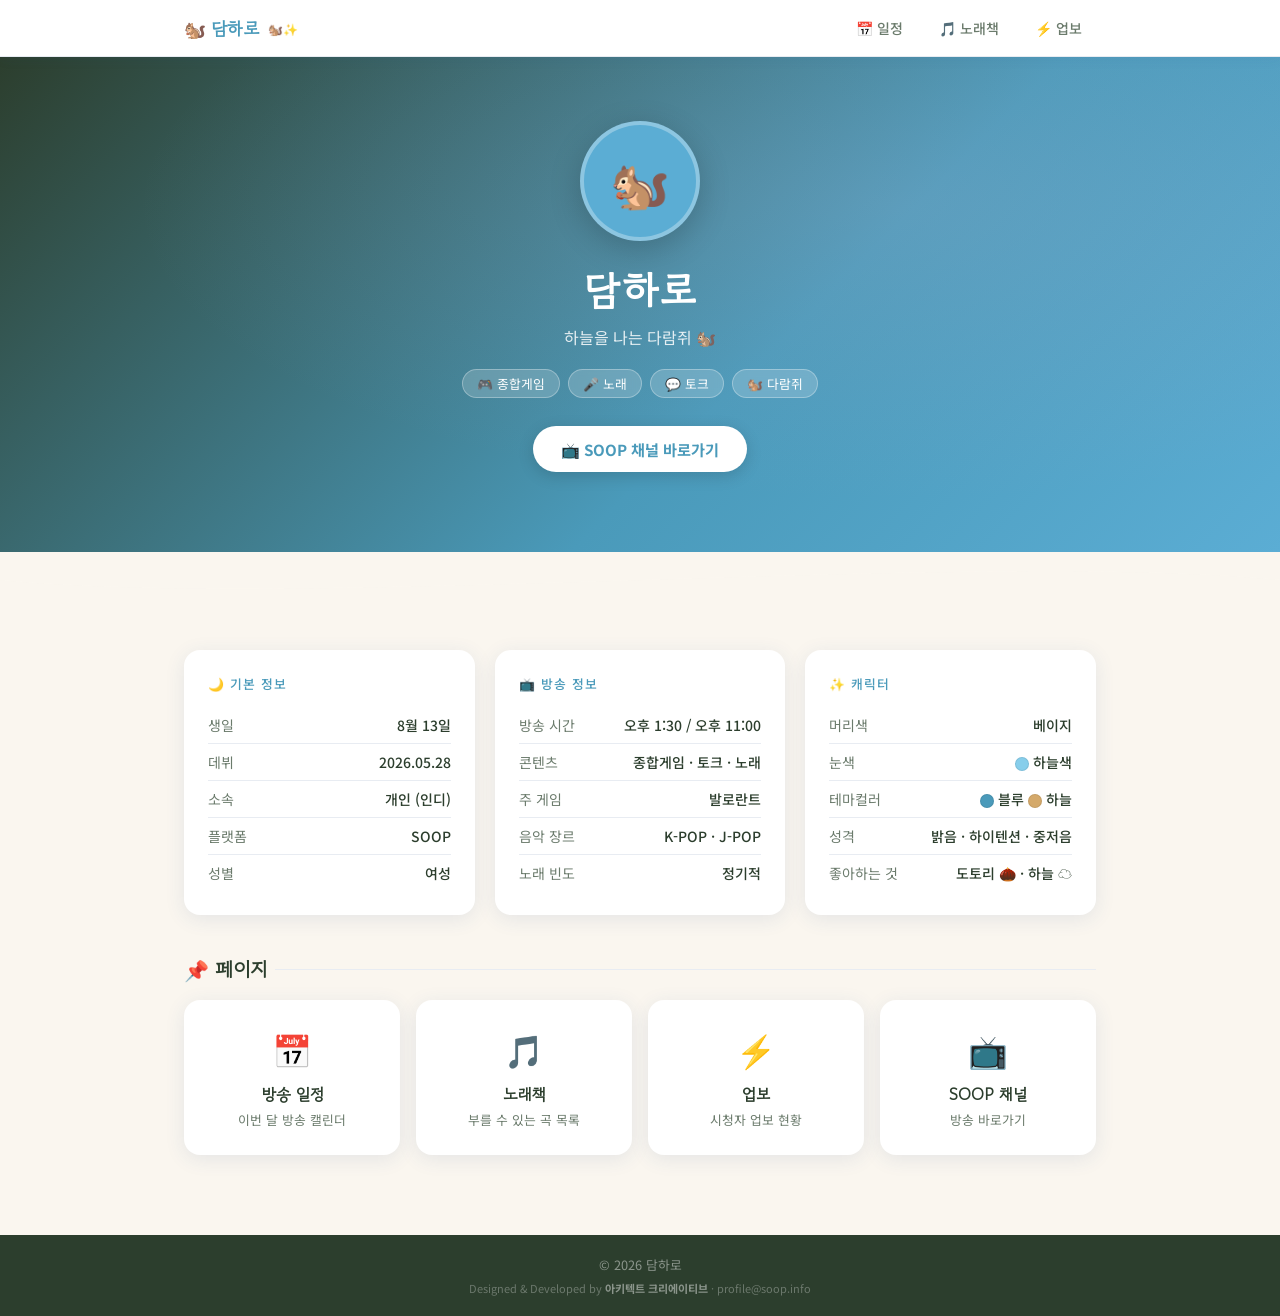
==== commit aa267d5a: "🐿️ 컨셉 변경 — 하늘 다람쥐 / 베이지+하늘 컬러 / 파비콘 교체" ====
--- a/index.html
+++ b/index.html
@@ -2,8 +2,9 @@
 <html lang="ko">
 <head>
   <meta charset="UTF-8">
+  <link rel="icon" href="assets/favicon.svg" type="image/svg+xml">
   <meta name="viewport" content="width=device-width, initial-scale=1.0">
-  <title>담하로 — 심해출신 낭만고양이</title>
+  <title>담하로</title>
   <meta name="description" content="심해출신 낭만고양이 담하로의 버추얼 스트리머 팬사이트">
   <link rel="stylesheet" href="assets/style.css">
   <style>
@@ -206,14 +207,13 @@
       margin-right: 4px;
       border: 1.5px solid rgba(0,0,0,.08);
     }
-  </style>
-</head>
+  </style></head>
 <body>
 
 <!-- 네비게이션 -->
 <nav class="nav">
   <div class="nav-inner">
-    <div class="nav-logo">🌊 담하로 <span>꜀(^. .^꜀ )꜆੭</span></div>
+    <div class="nav-logo">🐿️ 담하로 <span>🐿️✨</span></div>
     <a href="schedule/" class="nav-link">📅 <span>일정</span></a>
     <a href="songbook/" class="nav-link">🎵 <span>노래책</span></a>
     <a href="upbo/" class="nav-link">⚡ <span>업보</span></a>
@@ -224,15 +224,15 @@
 <section class="hero">
   <div class="hero-inner fade-up">
     <div class="hero-avatar" id="heroAvatar">
-      🌊
+      🐿️
     </div>
     <h1 class="hero-name">담하로</h1>
-    <p class="hero-bio">심해출신 낭만고양이 ꜀(^. .^꜀ )꜆੭</p>
+    <p class="hero-bio">하늘을 나는 다람쥐 🐿️</p>
     <div class="hero-badges">
       <span class="hero-badge">🎮 종합게임</span>
       <span class="hero-badge">🎤 노래</span>
       <span class="hero-badge">💬 토크</span>
-      <span class="hero-badge">🐱 발로란트</span>
+      <span class="hero-badge">🐿️ 다람쥐</span>
     </div>
     <a href="https://www.sooplive.com/station/2dohae" target="_blank" class="hero-cta">
       📺 SOOP 채널 바로가기
@@ -242,7 +242,7 @@
 
 <!-- 파도 -->
 <svg class="wave" viewBox="0 0 1440 60" xmlns="http://www.w3.org/2000/svg" preserveAspectRatio="none">
-  <path d="M0,30 C360,60 1080,0 1440,30 L1440,60 L0,60 Z" fill="#f4f7fc"/>
+  <path d="M0,30 C360,60 1080,0 1440,30 L1440,60 L0,60 Z" fill="#faf6ef"/>
 </svg>
 
 <!-- 메인 콘텐츠 -->
@@ -305,19 +305,19 @@
       <div class="info-card-title">✨ 캐릭터</div>
       <div class="info-row">
         <span class="info-label">머리색</span>
-        <span class="info-value">흑발</span>
+        <span class="info-value">베이지</span>
       </div>
       <div class="info-row">
         <span class="info-label">눈색</span>
         <span class="info-value">
-          <span class="color-chip" style="background:#87ceeb"></span>하늘색 · 파란색
+          <span class="color-chip" style="background:#87ceeb"></span>하늘색
         </span>
       </div>
       <div class="info-row">
         <span class="info-label">테마컬러</span>
         <span class="info-value">
-          <span class="color-chip" style="background:#285398"></span>블루
-          <span class="color-chip" style="background:#96a9c7"></span>하늘
+          <span class="color-chip" style="background:#4a9aba"></span>블루
+          <span class="color-chip" style="background:#d4a96a"></span>하늘
         </span>
       </div>
       <div class="info-row">
@@ -326,7 +326,7 @@
       </div>
       <div class="info-row">
         <span class="info-label">좋아하는 것</span>
-        <span class="info-value">돈 💰 · 고양이 🐱</span>
+        <span class="info-value">도토리 🌰 · 하늘 ☁️</span>
       </div>
     </div>
   </div>
--- a/assets/style.css
+++ b/assets/style.css
@@ -1,29 +1,29 @@
 /* ─────────────────────────────────────────
    담하로 디자인 시스템
-   Primary : #285398 (딥 네이비블루)
-   Accent  : #96a9c7 (페일 스카이블루)
+   Primary : #4a9aba (딥 네이비블루)
+   Accent  : #d4a96a (페일 스카이블루)
 ───────────────────────────────────────── */
 @import url('https://fonts.googleapis.com/css2?family=Gowun+Dodum&family=Noto+Sans+KR:wght@300;400;500;700&display=swap');
 
 :root {
-  --primary:       #285398;
-  --primary-light: #3a6db8;
-  --primary-pale:  #dde8f7;
-  --primary-dark:  #1a3a72;
-  --primary-deep:  #0f2548;
-
-  --accent:        #96a9c7;
-  --accent-light:  #b8c9de;
-  --accent-soft:   #eaf0f8;
-
-  --bg:            #f4f7fc;
+  --primary:       #4a9aba;
+  --primary-light: #5badd4;
+  --primary-pale:  #e8f4f8;
+  --primary-dark:  #2d7fa3;
+  --primary-deep:  #2c3e2d;
+
+  --accent:        #d4a96a;
+  --accent-light:  #e2c48a;
+  --accent-soft:   #fdf6e8;
+
+  --bg:            #faf6ef;
   --white:         #FFFFFF;
   --gray-100:      #F7F8FA;
   --gray-200:      #E8ECF2;
   --gray-400:      #B0BAC8;
   --gray-600:      #7A8499;
-  --text:          #0f2548;
-  --text-muted:    #5a6a82;
+  --text:          #2c3e2d;
+  --text-muted:    #6b7b6c;
 
   --red:           #EF4444;
   --red-pale:      #FEF2F2;
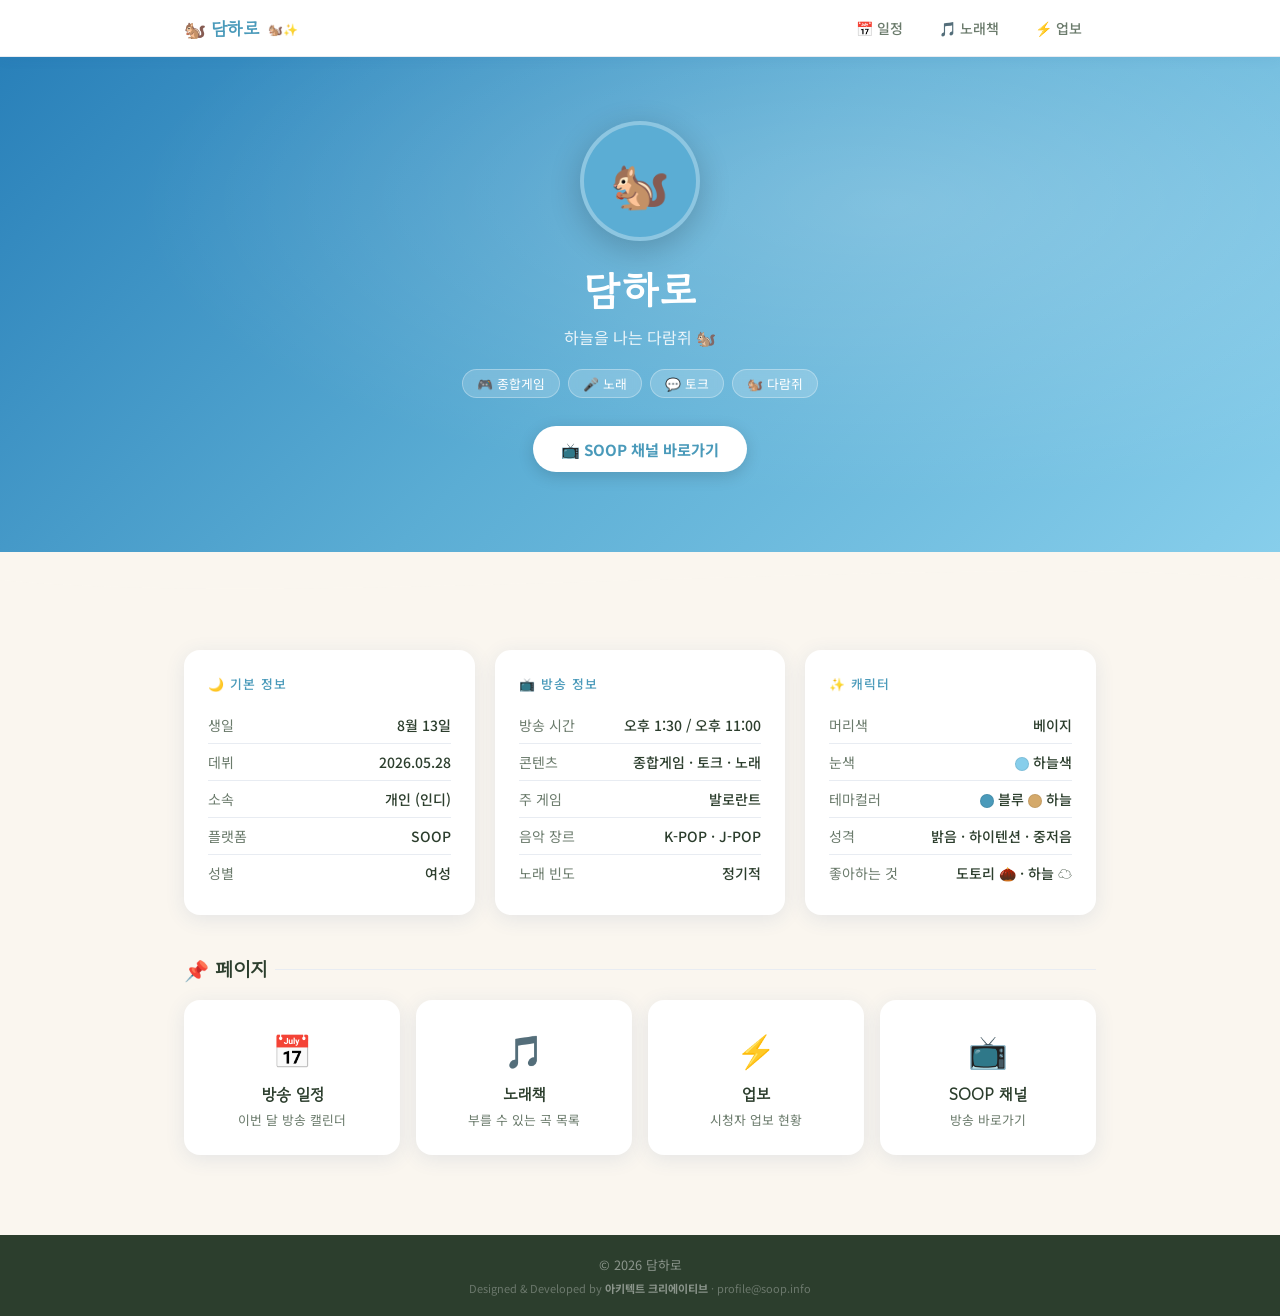
==== commit 00264931: "🎨 히어로 배경 하늘색 그라디언트로 교체" ====
--- a/index.html
+++ b/index.html
@@ -10,7 +10,7 @@
   <style>
     /* ── 히어로 ── */
     .hero {
-      background: linear-gradient(135deg, var(--primary-deep) 0%, var(--primary) 60%, var(--primary-light) 100%);
+      background: linear-gradient(135deg, #2980b9 0%, #5badd4 50%, #87ceeb 100%);
       color: var(--white);
       padding: 64px 24px 80px;
       text-align: center;
@@ -21,7 +21,7 @@
       content: '';
       position: absolute;
       inset: 0;
-      background: radial-gradient(ellipse at 70% 30%, rgba(150,169,199,.25) 0%, transparent 60%);
+      background: radial-gradient(ellipse at 70% 30%, rgba(255,255,255,.2) 0%, transparent 60%);
     }
     .hero-inner {
       max-width: 960px;
